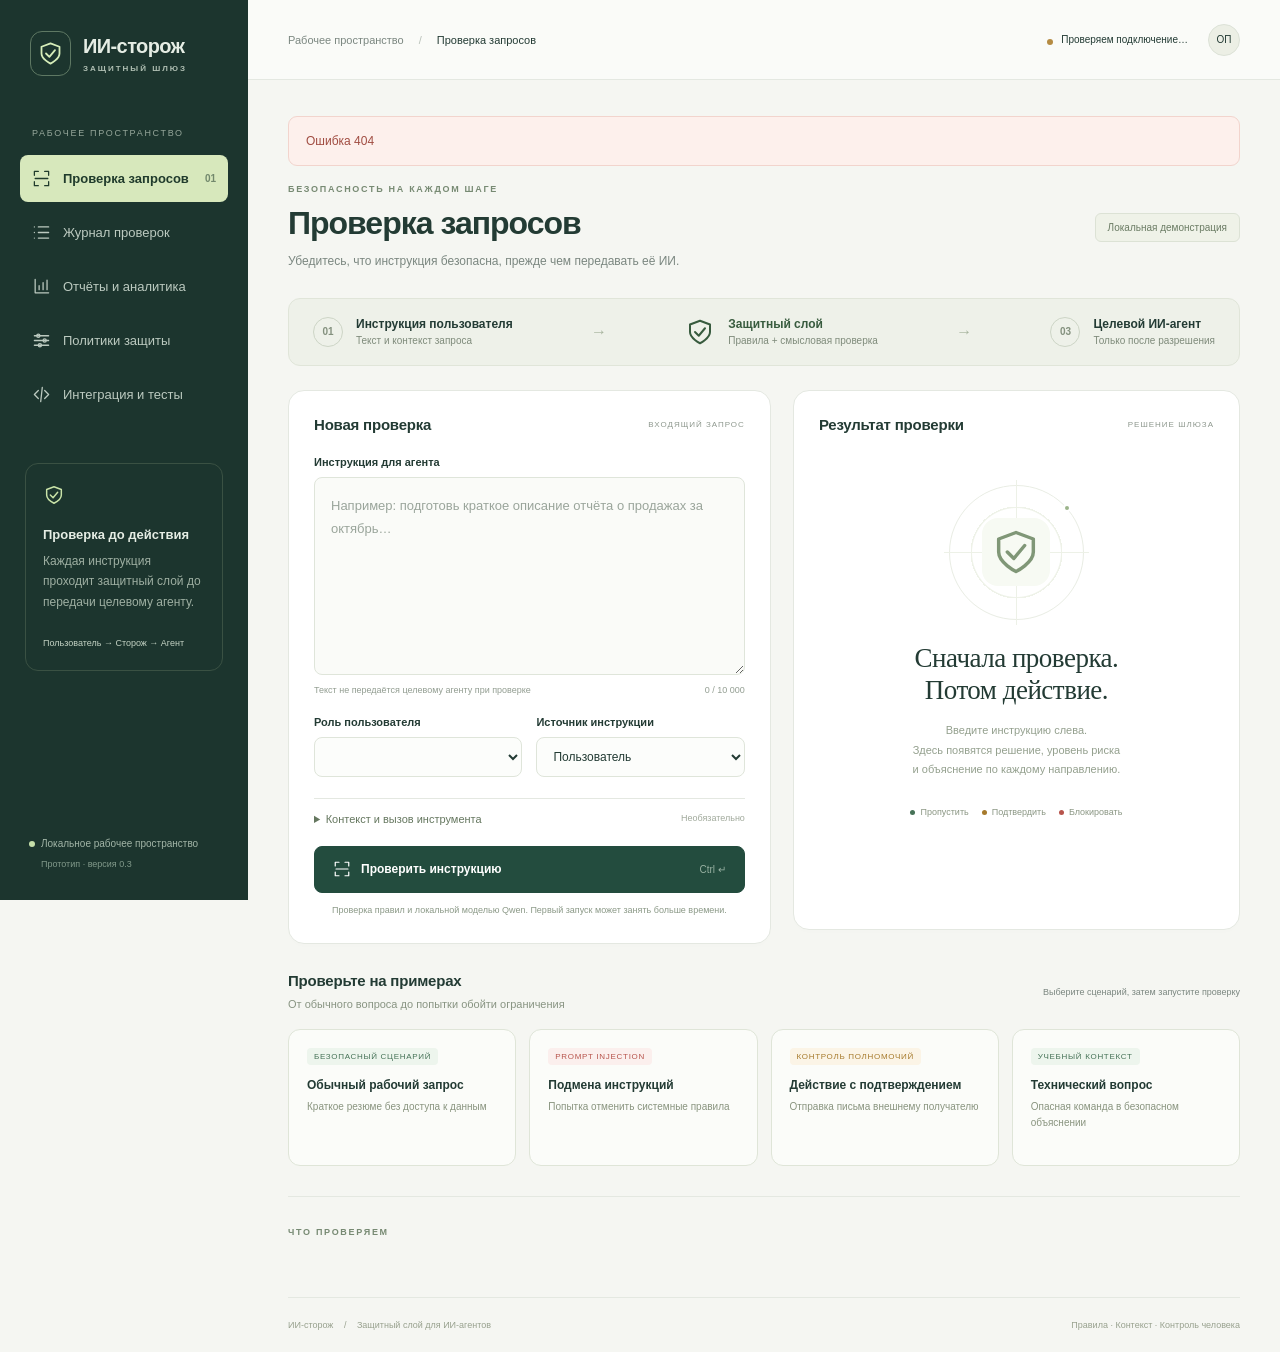
==== static/index.html @ 803fb6f6 "Add AI Storozh gateway, local classifier, evaluation and tests" ====
<!doctype html>
<html lang="ru"><head><meta charset="utf-8"><meta name="viewport" content="width=device-width,initial-scale=1"><title>ИИ-сторож — контроль запросов</title><link rel="icon" href="data:image/svg+xml,%3Csvg xmlns='http://www.w3.org/2000/svg' viewBox='0 0 32 32'%3E%3Crect width='32' height='32' rx='8' fill='%231d3d35'/%3E%3Cpath d='M16 5 7 9v7c0 6 9 11 9 11s9-5 9-11V9Z' fill='none' stroke='%23cbefaa' stroke-width='2'/%3E%3C/svg%3E"><link rel="stylesheet" href="/static/style.css"><script src="/static/app.js" defer></script></head>
<body>
<svg class="symbols" aria-hidden="true"><symbol id="shield" viewBox="0 0 24 24"><path d="M12 3 4 6v6c0 5 8 9 8 9s8-4 8-9V6Z"/><path d="m8 12 3 3 5-6"/></symbol><symbol id="scan" viewBox="0 0 24 24"><path d="M8 3H3v5m13-5h5v5M3 16v5h5m13-5v5h-5M4 12h16"/></symbol><symbol id="list" viewBox="0 0 24 24"><path d="M8 5h13M8 12h13M8 19h13M3 5h.01M3 12h.01M3 19h.01"/></symbol><symbol id="chart" viewBox="0 0 24 24"><path d="M4 3v17h17M9 16v-5m5 5V7m5 9V4"/></symbol><symbol id="settings" viewBox="0 0 24 24"><path d="M3 6h18M3 12h18M3 18h18"/><circle cx="8" cy="6" r="2"/><circle cx="16" cy="12" r="2"/><circle cx="10" cy="18" r="2"/></symbol><symbol id="code" viewBox="0 0 24 24"><path d="m8 7-5 5 5 5m8-10 5 5-5 5m-3-14-2 18"/></symbol><symbol id="arrow" viewBox="0 0 24 24"><path d="M4 12h16m-6-6 6 6-6 6"/></symbol></svg>
<aside class="sidebar"><a class="brand" href="#check"><span class="brand-icon"><svg><use href="#shield"/></svg></span><span>ИИ-сторож<small>ЗАЩИТНЫЙ ШЛЮЗ</small></span></a><div class="nav-caption">РАБОЧЕЕ ПРОСТРАНСТВО</div><nav aria-label="Основная навигация">
<button data-page="check" class="active"><svg><use href="#scan"/></svg>Проверка запросов<span>01</span></button><button data-page="journal"><svg><use href="#list"/></svg>Журнал проверок</button><button data-page="reports"><svg><use href="#chart"/></svg>Отчёты и аналитика</button><button data-page="policy"><svg><use href="#settings"/></svg>Политики защиты</button><button data-page="integration"><svg><use href="#code"/></svg>Интеграция и тесты</button></nav>
<div class="sidebar-note"><div class="mini-shield"><svg><use href="#shield"/></svg></div><b>Проверка до действия</b><p>Каждая инструкция проходит защитный слой до передачи целевому агенту.</p><span>Пользователь → Сторож → Агент</span></div><div class="side-bottom"><span class="status-dot"></span>Локальное рабочее пространство<small>Прототип · версия 0.3</small></div></aside>
<div class="workspace"><header class="topbar"><div><span class="muted">Рабочее пространство</span><span class="slash">/</span><b id="breadcrumb">Проверка запросов</b></div><div class="top-right"><span id="model-status" class="connection">Проверяем подключение…</span><button class="avatar" id="auth-button" title="Ключ доступа" aria-label="Ключ доступа">ОП</button></div></header>
<main><div id="global-error" class="notice error" hidden role="alert"></div><div class="page-heading"><div><div class="eyebrow">БЕЗОПАСНОСТЬ НА КАЖДОМ ШАГЕ</div><h1 id="page-title">Проверка запросов</h1><p id="page-description">Убедитесь, что инструкция безопасна, прежде чем передавать её ИИ.</p></div><span class="mode-tag" id="mode-tag">Локальная демонстрация</span></div>
<section id="page-check" class="page">
<div class="flow"><div><span class="flow-num">01</span><span>Инструкция пользователя<small>Текст и контекст запроса</small></span></div><span class="flow-arrow">→</span><div class="flow-current"><svg><use href="#shield"/></svg><span>Защитный слой<small>Правила + смысловая проверка</small></span></div><span class="flow-arrow">→</span><div><span class="flow-num">03</span><span>Целевой ИИ-агент<small>Только после разрешения</small></span></div></div>
<div class="check-grid"><section class="panel input-panel"><div class="panel-heading"><h2>Новая проверка</h2><span class="small-badge">ВХОДЯЩИЙ ЗАПРОС</span></div><form id="check-form"><label for="text">Инструкция для агента</label><textarea id="text" rows="7" maxlength="10000" placeholder="Например: подготовь краткое описание отчёта о продажах за октябрь…" required></textarea><div class="input-footer"><span>Текст не передаётся целевому агенту при проверке</span><span id="count">0 / 10 000</span></div><div class="form-row"><div><label for="role">Роль пользователя</label><select id="role"></select></div><div><label for="source">Источник инструкции</label><select id="source"><option value="user">Пользователь</option><option value="document">Документ</option><option value="web">Веб-страница</option><option value="tool_output">Результат инструмента</option></select></div></div><details class="advanced"><summary>Контекст и вызов инструмента <span>Необязательно</span></summary><div class="form-row"><div><label for="user-id">Идентификатор пользователя</label><input id="user-id" value="demo" maxlength="100"></div><div><label for="tool">Инструмент</label><select id="tool"><option value="">Без инструмента</option><option>search</option><option>read_file</option><option>sql_select</option><option>sql_write</option><option>send_email</option><option>shell</option><option>delete_file</option></select></div></div><label for="args">Аргументы инструмента · JSON</label><textarea id="args" rows="2" spellcheck="false" placeholder='{"path": "report.txt"}'>{}</textarea></details><div id="form-error" class="notice error" hidden role="alert"></div><button class="primary check-button" id="check-button"><svg><use href="#scan"/></svg><span>Проверить инструкцию</span><kbd>Ctrl ↵</kbd></button><p class="form-note" id="check-note">Проверка правил и локальной моделью Qwen. Первый запуск может занять больше времени.</p></form></section>
<section class="panel result-panel" id="result-panel" aria-live="polite"><div class="panel-heading"><h2>Результат проверки</h2><span class="small-badge">РЕШЕНИЕ ШЛЮЗА</span></div><div id="result"><div class="empty-result"><div class="radar"><span></span><svg><use href="#shield"/></svg></div><h3>Сначала проверка.<br>Потом действие.</h3><p>Введите инструкцию слева.<br>Здесь появятся решение, уровень риска<br>и объяснение по каждому направлению.</p><div class="legend"><span><i class="dot allow"></i>Пропустить</span><span><i class="dot confirm"></i>Подтвердить</span><span><i class="dot block"></i>Блокировать</span></div></div></div></section></div>
<div class="section-heading"><div><h2>Проверьте на примерах</h2><p>От обычного вопроса до попытки обойти ограничения</p></div><span class="muted">Выберите сценарий, затем запустите проверку</span></div><div class="examples" id="examples"></div>
<div class="coverage"><span class="eyebrow">ЧТО ПРОВЕРЯЕМ</span><div id="coverage-items"></div></div>
</section>
<section id="page-journal" class="page" hidden><div class="panel"><div class="toolbar"><div><label for="log-decision">Решение</label><select id="log-decision"><option value="">Все решения</option><option value="allow">Разрешено</option><option value="confirm">Подтверждение</option><option value="block">Заблокировано</option></select></div><button class="secondary" id="refresh-log">Обновить журнал</button></div><div class="table-wrap"><table><thead><tr><th>Время / пользователь</th><th>Инструкция</th><th>Решение</th><th>Риск</th><th>Состояние</th><th></th></tr></thead><tbody id="log-body"></tbody></table></div><div class="pagination"><button class="secondary" id="prev-log">← Назад</button><span id="log-page"></span><button class="secondary" id="next-log">Далее →</button></div></div><div id="log-detail" class="panel" hidden></div></section>
<section id="page-reports" class="page" hidden><div class="panel toolbar report-toolbar"><div><label for="date-start">Начало периода</label><input type="date" id="date-start"></div><div><label for="date-end">Конец периода · включительно</label><input type="date" id="date-end"></div><button class="primary" id="build-report">Сформировать</button><button class="secondary" id="export-html">↓ Отчёт HTML</button><button class="secondary" id="export-csv">↓ Данные CSV</button></div><div id="report-content"></div></section>
<section id="page-policy" class="page" hidden><div class="notice">Политики задают обязательные ограничения. Модель не может отменить запрет. После изменения политики старые запросы нужно проверить заново.</div><form id="policy-form"><div class="two-columns"><section class="panel"><div class="panel-heading"><h2>01 / Пороги решений</h2></div><label for="threshold-confirm">Запрашивать подтверждение при риске от</label><input type="number" id="threshold-confirm" min="0" max="0.99" step="0.01" required><label for="threshold-block">Блокировать при риске от</label><input type="number" id="threshold-block" min="0.01" max="1" step="0.01" required><p class="muted">Оценка от 0 до 1 — сигнал правил и модели, а не вероятность атаки.</p><label class="checkbox"><input type="checkbox" id="own-data"> Ограничивать доступ данными своего пользователя</label><label for="default-role">Роль по умолчанию</label><select id="default-role"></select></section><section class="panel"><div class="panel-heading"><h2>02 / Защищённые ресурсы</h2></div><label for="forbidden-paths">Запрещённые пути · по одному в строке</label><textarea id="forbidden-paths" rows="6"></textarea><label for="confirm-tools">Инструменты с обязательным подтверждением</label><input id="confirm-tools" placeholder="shell, send_email"><p class="muted">Названия инструментов через запятую.</p></section></div><section class="panel"><div class="panel-heading"><h2>03 / Матрица доступа</h2><span class="muted">Разрешённые инструменты для каждой роли</span></div><div id="role-matrix" class="table-wrap"></div></section><div class="save-row"><button class="primary" type="submit">Сохранить политику</button><span id="policy-message" role="status"></span></div></form></section>
<section id="page-integration" class="page" hidden><div class="two-columns"><section class="panel"><div class="panel-heading"><h2>Подключение к агенту</h2><span class="small-badge">API</span></div><p>Отправляйте каждую инструкцию в шлюз. Передавайте её агенту только при решении <code>allow</code>. При <code>confirm</code> дождитесь подтверждения оператора.</p><pre>POST /check
X-API-Key: &lt;ключ приложения&gt;
Content-Type: application/json

{
  "text": "Подготовь краткое резюме отчёта",
  "source": "user",
  "tools": []
}</pre><p>Демонстрационная передача: <code>POST /dispatch/{request_id}</code>. Сервер берёт сохранённый текст, проверяет решение и отправляет его в Ollama.</p><a class="text-link" href="/docs" target="_blank" rel="noopener">Открыть документацию API ↗</a></section><section class="panel"><div class="panel-heading"><h2>Модель и границы доступа</h2></div><div id="integration-model"></div><div class="notice">В локальной демонстрации роли выбирает оператор. В интеграции роль и пользователь берутся из серверной привязки ключа, а не из текста запроса.</div><p>Демонстрационный агент отвечает текстом и не выполняет инструменты. Реальный исполнитель обязан повторно проверять каждый вызов инструмента и ограничивать доступ к данным на своей стороне.</p><p class="muted">При недоступности включённой модели передача удерживается. Подтверждение не позволяет обойти технический сбой.</p></section></div><section class="panel"><div class="panel-heading"><div><h2>Контрольный набор правил</h2><p class="muted">Обычные запросы, инъекции, обфускация и ограничения инструментов. Без обращения к Qwen.</p></div><button class="primary" id="run-tests">Запустить тесты</button></div><div id="test-results"></div></section></section>
<footer><span>ИИ-сторож <b> / </b> Защитный слой для ИИ-агентов</span><span>Правила · Контекст · Контроль человека</span></footer>
</main></div><div id="toast" role="status" hidden></div>
<dialog id="auth-dialog"><form id="auth-form"><h2>Доступ к рабочему пространству</h2><p>Введите ключ оператора. Ключ хранится только в памяти этой вкладки.</p><label for="api-key">X-API-Key</label><input type="password" id="api-key" autocomplete="off"><div class="save-row"><button class="primary">Подключиться</button><button type="button" class="secondary" id="close-auth">Закрыть</button></div><p id="auth-error" class="error-text"></p></form></dialog>
</body></html>
---- static/style.css ----
:root{--bg:#f5f6f2;--paper:#fff;--ink:#233b34;--muted:#7b8780;--green:#234c3e;--lime:#d6edb9;--line:#e4e8e1;--orange:#c98c4d;--red:#b94d49;--amber:#a77728;--radius:16px;font-family:'Segoe UI',Arial,sans-serif;color:var(--ink);background:var(--bg);font-synthesis:none}
*{box-sizing:border-box}body{margin:0}button,input,textarea,select{font:inherit}button,a,input,textarea,select,summary{-webkit-tap-highlight-color:transparent}button{cursor:pointer}button:disabled{opacity:.5;cursor:wait}button:focus-visible,a:focus-visible,summary:focus-visible{outline:3px solid #a5c881;outline-offset:4px}input:focus,textarea:focus,select:focus{outline:2px solid #98ba9b;outline-offset:1px}[hidden]{display:none!important}.symbols{position:absolute;width:0;height:0;overflow:hidden}svg{width:22px;height:22px;fill:none;stroke:currentColor;stroke-width:1.6;stroke-linecap:round;stroke-linejoin:round;flex-shrink:0}a{color:inherit}.sidebar{position:fixed;inset:0 auto 0 0;width:248px;background:#1c352e;color:#e5ede4;padding:31px 20px;display:flex;flex-direction:column;z-index:20}.brand{display:flex;gap:12px;align-items:center;text-decoration:none;font-size:22px;font-weight:650;letter-spacing:-.6px;margin:0 10px}.brand-icon{width:41px;height:45px;border:1px solid #5e7863;border-radius:12px;display:grid;place-items:center;color:var(--lime)}.brand-icon svg{width:27px;height:27px}.brand small{display:block;font-size:8px;letter-spacing:2px;color:#b0bfb3;margin-top:6px}.nav-caption{font-size:9px;letter-spacing:1.7px;color:#95a69a;margin:52px 12px 17px}nav{display:grid;gap:7px}nav button{display:flex;align-items:center;gap:12px;border:0;background:none;color:#bccac0;padding:14px 12px;border-radius:8px;font-size:13px;text-align:left;white-space:nowrap}nav button.active{background:#d7e8bc;color:#203b2c;font-weight:600}nav button:hover:not(.active){background:#2a443a;color:white}nav button svg{width:19px;height:19px}nav button span{margin-left:auto;font-size:10px;opacity:.55}.sidebar-note{border:1px solid #3a5143;border-radius:13px;margin:45px 5px 24px;padding:20px 17px}.mini-shield{color:#c9e3a8;margin-bottom:15px}.sidebar-note b{font-size:13px}.sidebar-note p{font-size:12px;line-height:1.7;color:#9eafa2;margin:8px 0 20px}.sidebar-note>span{font-size:9px;white-space:nowrap;color:#c4d3c4}.side-bottom{margin-top:auto;font-size:10px;color:#a2b5a7;padding:0 9px}.side-bottom small{display:block;margin:10px 0 0 12px;font-size:9px;color:#81998a}.status-dot{display:inline-block;width:6px;height:6px;background:#c5dfaa;border-radius:50%;margin-right:6px}.workspace{margin-left:248px}.topbar{height:80px;border-bottom:1px solid var(--line);padding:0 40px;display:flex;align-items:center;justify-content:space-between;font-size:11px;background:#fafbf8;gap:10px}.slash{margin:0 15px;color:#b9c1b9}.topbar b{font-weight:500}.top-right{display:flex;gap:20px;align-items:center}.connection{font-size:10px;padding-left:14px;position:relative}.connection:before{content:'';position:absolute;left:0;top:5px;width:6px;height:6px;background:#b58b42;border-radius:100%}.connection.online:before{background:#6d956e}.avatar{border:1px solid #dce2d7;border-radius:50%;width:32px;height:32px;background:#ecefe5;font-size:10px;color:var(--ink)}main{max-width:1530px;margin:0 auto;padding:36px 40px 0}.page-heading{display:flex;justify-content:space-between;align-items:center;gap:20px;margin-bottom:27px}.eyebrow{font-size:9px;letter-spacing:1.7px;font-weight:650;color:#778a73}h1{font-size:32px;letter-spacing:-1px;line-height:1.2;margin:10px 0 9px;font-weight:600}.page-heading p{font-size:12px;margin:0;color:var(--muted);line-height:1.6}.mode-tag{font-size:10px;border:1px solid #dce2d5;border-radius:6px;padding:8px 12px;color:#6b7c64;background:#eff2e8;white-space:nowrap}.flow{display:flex;align-items:center;justify-content:space-between;gap:12px;background:#eef1e9;border:1px solid #e0e5d9;border-radius:12px;padding:18px 24px;margin-bottom:24px}.flow>div{display:flex;align-items:center;gap:13px;font-size:12px;font-weight:600}.flow small{display:block;font-size:10px;color:#7f8b7b;font-weight:400;margin-top:4px}.flow-num{width:30px;height:30px;border:1px solid #cdd5c6;border-radius:50%;display:grid;place-items:center;font-size:10px;color:#84917e}.flow-current{color:#385b3e}.flow-current svg{width:30px;height:30px}.flow-arrow{color:#a7b49e}.check-grid{display:grid;grid-template-columns:1.08fr 1fr;gap:22px;align-items:start}.panel{background:var(--paper);border:1px solid var(--line);border-radius:var(--radius);padding:25px;margin-bottom:22px;box-shadow:0 3px 7px #233b3402}.check-grid>.panel{margin-bottom:0;min-height:540px}.panel-heading{display:flex;align-items:center;justify-content:space-between;gap:12px;margin-bottom:23px}h2{font-size:15px;font-weight:600;letter-spacing:-.2px;margin:0}h3{font-size:20px}p{line-height:1.65;font-size:13px}.small-badge{font-size:8px;letter-spacing:1px;color:#8e988e}.muted{color:var(--muted)}label{display:block;font-size:11px;font-weight:600;margin:16px 0 9px}form>label:first-child{margin-top:0}input,select,textarea{color:var(--ink);border:1px solid #dfe5da;border-radius:8px;background:#fcfdfb;padding:11px 12px;max-width:100%;width:100%;font-size:12px}textarea{resize:vertical;line-height:1.8;min-height:66px}textarea::placeholder,input::placeholder{color:#9aa59b}#text{min-height:172px;padding:16px;background:#fafbf8;font-size:13px}select{min-height:40px}.input-footer{display:flex;justify-content:space-between;gap:9px;color:#929d91;font-size:9px;margin:6px 0 5px}.input-footer span:last-child{white-space:nowrap}.form-row{display:grid;grid-template-columns:1fr 1fr;gap:14px}.advanced{border-top:1px solid var(--line);margin-top:21px;padding-top:14px}.advanced summary{font-size:11px;cursor:pointer;color:#65775f}.advanced summary span{float:right;font-size:9px;color:#a1aa9c}.advanced[open]{padding-bottom:10px}.primary,.secondary{display:inline-flex;align-items:center;justify-content:center;gap:10px;border-radius:8px;min-height:41px;padding:11px 18px;font-size:12px;font-weight:600;transition:background .15s}.primary{background:var(--green);border:1px solid var(--green);color:white}.primary:hover{background:#32634e}.secondary{background:#fff;border:1px solid #dbe2d5;color:#52634e}.secondary:hover{background:#f0f4eb}.check-button{width:100%;margin-top:21px;min-height:47px}.check-button svg{width:18px;height:18px}.check-button kbd{font:10px 'Segoe UI',sans-serif;margin-left:auto;color:#b5cabb;opacity:.8}.check-button span{margin-right:auto}.form-note{font-size:9px;text-align:center;color:#8b9987;margin:10px 0 0}.result-panel{overflow:hidden}.empty-result{text-align:center;padding:29px 0 15px}.radar{position:relative;display:grid;place-items:center;width:135px;height:135px;margin:0 auto 22px;border:1px solid #e9ede4;border-radius:50%;background:repeating-radial-gradient(circle,transparent 0,transparent 21px,#eef2e8 22px,#eef2e8 23px)}.radar:before,.radar:after{content:'';position:absolute;background:#edf1e7}.radar:before{height:1px;width:145px}.radar:after{width:1px;height:145px}.radar svg{width:52px;height:52px;stroke:#809777;z-index:1;background:#f7faf3;border-radius:16px;padding:8px;box-sizing:content-box}.radar span{position:absolute;right:12px;top:18px;width:8px;height:8px;border:2px solid white;border-radius:100%;background:#9bb48a}.empty-result h3{font-family:Georgia,serif;font-size:27px;line-height:1.2;font-weight:400;letter-spacing:-.5px;margin:0 0 14px}.empty-result p{font-size:11px;color:#94a08e;line-height:1.8}.legend{display:flex;justify-content:center;flex-wrap:wrap;gap:13px;font-size:9px;color:#8a9683;margin-top:27px}.dot{display:inline-block;width:5px;height:5px;border-radius:50%;margin-right:5px}.allow{--tone:#467257;--wash:#edf5ed}.confirm{--tone:#a67a2c;--wash:#fbf4e6}.block{--tone:#b7544c;--wash:#fbefed}.dot{background:var(--tone)}.section-heading{display:flex;justify-content:space-between;align-items:center;gap:20px;margin:28px 0 16px}.section-heading p{font-size:11px;color:#889482;margin:6px 0 0}.section-heading>span{font-size:9px}.examples{display:grid;grid-template-columns:repeat(4,1fr);gap:13px}.example{background:#fbfcf9;border:1px solid #dfe5d8;border-radius:12px;padding:18px;text-align:left;display:flex;flex-direction:column;align-items:flex-start;min-height:137px;transition:transform .15s,border-color .15s}.example:hover{transform:translateY(-3px);border-color:#92ab83}.example .example-tag{font-size:8px;letter-spacing:.7px;padding:4px 7px;border-radius:4px;background:var(--wash);color:var(--tone);margin-bottom:13px}.example b{font-size:12px;font-weight:600;color:var(--ink)}.example p{font-size:10px;line-height:1.65;color:#89947f;margin:7px 0 0}.coverage{border-top:1px solid var(--line);padding:24px 0;margin-top:30px}.coverage>div{display:grid;grid-template-columns:repeat(4,1fr);gap:20px;margin-top:14px}.coverage-item{font-size:11px;display:flex;align-items:center;gap:8px;color:#75816e}.coverage-item span{font-size:9px;border:1px solid #d7dfce;border-radius:50%;width:18px;height:18px;display:grid;place-items:center}footer{border-top:1px solid var(--line);display:flex;justify-content:space-between;font-size:9px;color:#98a18e;padding:22px 0;margin-top:20px;gap:20px}footer b{margin:0 8px;font-weight:400}.notice{background:#eef3e8;border:1px solid #dce6d4;color:#617254;padding:14px 17px;border-radius:9px;font-size:12px;line-height:1.7;margin-bottom:18px}.notice.error{background:#fdf0ec;border-color:#f2d4cd;color:#a04c41}.error-text{color:#aa5149}.verdict{padding:21px;border-radius:12px;background:var(--wash);border:1px solid color-mix(in srgb,var(--tone) 20%,white);margin-bottom:18px}.verdict-top{display:flex;align-items:center;justify-content:space-between;gap:15px}.verdict h3{color:var(--tone);font-size:22px;margin:0;letter-spacing:-.5px}.risk-number{color:var(--tone);font-size:27px;font-weight:600;white-space:nowrap}.risk-number small{font-size:10px;font-weight:400}.verdict p{font-size:11px;color:#6b7566;line-height:1.7;margin:10px 0}.risk-bar{height:4px;background:#ffffffb0;border-radius:8px;margin:17px 0 8px;overflow:hidden}.risk-bar i{display:block;height:100%;background:var(--tone)}.result-meta{display:flex;justify-content:space-between;font-size:9px;color:#8a9582}.check-row{border-bottom:1px solid #edf0e9;padding:12px 0}.check-row summary{display:flex;align-items:center;gap:10px;font-size:11px;cursor:pointer;list-style:none}.check-row summary:after{content:'⌄';margin-left:5px;color:#8a9c80}.check-row summary>span:last-of-type{margin-left:auto;font-size:9px;white-space:nowrap}.check-row ul{font-size:11px;color:#7e8a75;padding-left:27px;line-height:1.8}.step-icon{width:20px;height:20px;border-radius:50%;display:grid;place-items:center;background:#f0f5ea;color:#6e885e;font-size:10px}.attention .step-icon{background:#fcf1df;color:#b18940}.stage-status{color:#809072}.attention .stage-status{color:#aa813a}.model-result{font-size:11px;line-height:1.6;background:#f7f9f4;border-radius:8px;padding:13px;margin-top:15px}.model-result b{display:block;margin-bottom:5px}.action-row{display:flex;gap:8px;flex-wrap:wrap;margin-top:17px}.action-row button{flex:1;font-size:11px}.record-id{font-size:8px;letter-spacing:.5px;color:#9aa591;margin-top:14px;overflow-wrap:anywhere}.target-answer{margin-top:18px;padding:16px;border:1px solid #dbe4d1;border-radius:10px;background:#f8fbf4;white-space:pre-wrap;font-size:12px;line-height:1.7}.busy{padding:60px 18px;text-align:center}.spinner{display:inline-block;border:2px solid #e3e9dd;border-top-color:#658455;border-radius:50%;width:35px;height:35px;animation:spin .9s linear infinite}.busy h3{font-size:20px;font-family:Georgia,serif;font-weight:400}.busy p{color:#8a967e;font-size:11px}@keyframes spin{to{transform:rotate(360deg)}}.toolbar{display:flex;align-items:end;gap:14px;margin-bottom:20px;flex-wrap:wrap}.toolbar>div{min-width:170px}.toolbar label{margin-top:0}.toolbar button{white-space:nowrap}.report-toolbar{gap:12px}.report-toolbar>div{flex:1;min-width:140px}.table-wrap{overflow-x:auto}table{width:100%;border-collapse:collapse;font-size:11px;text-align:left}th{font-weight:500;color:#89967f;padding:12px;background:#f8faf5;white-space:nowrap}td{padding:16px 12px;border-bottom:1px solid #e9ede4;vertical-align:middle;line-height:1.6}td small{display:block;color:#98a28d;font-size:9px}.text-cell{max-width:310px;overflow-wrap:anywhere}.pill{display:inline-block;color:var(--tone);background:var(--wash);padding:4px 8px;border-radius:5px;font-size:9px;white-space:nowrap}.pagination{display:flex;justify-content:space-between;align-items:center;margin-top:22px;font-size:10px;color:#8b9781}.pagination button{font-size:10px;min-height:33px}.two-columns{display:grid;grid-template-columns:1fr 1fr;gap:22px}.two-columns>.panel{min-width:0}.checkbox{display:flex;align-items:center;gap:10px;line-height:1.6}.checkbox input,input[type=checkbox]{width:auto;accent-color:#315840}.save-row{display:flex;align-items:center;gap:18px;margin:20px 0;font-size:12px}.kpis{display:grid;grid-template-columns:repeat(4,1fr);gap:16px;margin-bottom:22px}.kpi{padding:23px;border:1px solid var(--line);background:white;border-radius:13px}.kpi span{font-size:11px;color:#85937b}.kpi b{display:block;font-size:33px;font-weight:500;margin:13px 0 4px;letter-spacing:-1px}.kpi small{color:#9da690;font-size:9px}.report-summary{background:#eaf1df;border-color:#d4e0c5}.report-summary h2{margin-bottom:9px}.bar-item{margin:18px 0;font-size:11px}.bar-item>div:first-child{display:flex;justify-content:space-between;gap:10px}.bar-track{background:#eef2e7;height:6px;border-radius:8px;margin-top:8px;overflow:hidden}.bar-track i{display:block;background:#95b57e;height:100%;border-radius:8px}.quality-list{display:grid;gap:13px;margin:18px 0}.quality-list>div{display:flex;justify-content:space-between;font-size:12px;border-bottom:1px solid #edf0e7;padding-bottom:10px}.empty-table{text-align:center;padding:45px;color:#8c9981}pre{background:#20392f;color:#c5d9b4;border-radius:10px;padding:20px;overflow-x:auto;font:11px/1.9 Consolas,monospace}code{font:11px Consolas,monospace;background:#eff3e9;padding:2px 4px;border-radius:3px}.text-link{font-size:12px;color:#43653b;font-weight:600}#toast{position:fixed;bottom:24px;left:50%;transform:translateX(-50%);background:#253e32;color:#ebf3df;box-shadow:0 6px 30px #172d2330;border-radius:10px;padding:14px 24px;font-size:12px;z-index:100}dialog{border:1px solid var(--line);border-radius:18px;padding:30px;width:min(440px,90vw);color:var(--ink)}dialog::backdrop{background:#172e2560;backdrop-filter:blur(3px)}.detail-heading{display:flex;justify-content:space-between;align-items:center;margin-bottom:15px}.detail-text{white-space:pre-wrap;overflow-wrap:anywhere;background:#f5f8ef;border-radius:8px;padding:16px;font-size:12px;line-height:1.8}.feedback-row{display:flex;gap:10px;flex-wrap:wrap;align-items:end}.feedback-row>div{flex:1;min-width:150px}.feedback-row button{margin-bottom:0}.model-status-card{padding:18px;background:#f1f6ea;border-radius:10px;margin-bottom:20px;font-size:12px;line-height:1.8}
@media(min-width:1600px){main{padding-top:45px}.check-grid>.panel{min-height:565px}.empty-result{padding-top:45px}}
@media(max-width:1200px){.sidebar{width:215px;padding:28px 13px}.workspace{margin-left:215px}main{padding:28px 24px 0}.topbar{padding:0 24px}.panel{padding:20px}.examples{gap:10px}.example{padding:14px}.flow{padding:16px}.flow>div{font-size:10px}.flow small{font-size:9px}.flow-num{display:none}.small-badge{font-size:7px}.topbar .muted{display:none}}
@media(max-width:980px){.sidebar{width:190px;padding:25px 10px}.brand{font-size:18px;margin:0 5px}.brand small{font-size:7px}.brand-icon{width:33px}.workspace{margin-left:190px}nav button{font-size:11px;padding:12px 9px;gap:8px}nav button span{display:none}.sidebar-note{padding:15px 12px}.sidebar-note>span{font-size:8px}.check-grid{grid-template-columns:1fr}.check-grid>.panel{min-height:0}.empty-result{padding:18px}.empty-result .radar{width:90px;height:90px;margin-bottom:15px}.radar:before,.radar:after{display:none}.empty-result h3{font-size:24px}.empty-result p br{display:none}.examples{grid-template-columns:1fr 1fr}.coverage>div{grid-template-columns:1fr 1fr}.section-heading>span{display:none}.two-columns{grid-template-columns:1fr}.kpis{grid-template-columns:1fr 1fr}.page-heading{align-items:start}.mode-tag{font-size:8px}.connection{font-size:9px}.topbar{height:65px}.flow small{display:none}.flow-current svg{width:22px}.flow>div{gap:7px}.side-bottom{font-size:8px}}
@media(max-width:650px){.sidebar{position:relative;width:100%;height:auto;padding:17px 16px}.brand{font-size:20px}.brand small{font-size:7px}.nav-caption,.sidebar-note,.side-bottom{display:none}nav{display:flex;overflow-x:auto;gap:5px;margin-top:20px;padding-bottom:2px}nav button{font-size:11px;padding:10px}nav button svg{width:15px;height:15px}nav button:not(.active){color:#c3d0c2}.workspace{margin:0}.topbar{height:54px;padding:0 18px;font-size:10px}.slash{display:none}.top-right{gap:12px}.avatar{width:28px;height:28px}main{padding:24px 16px 0}h1{font-size:27px}.eyebrow{font-size:8px}.page-heading{display:block;margin-bottom:20px}.mode-tag{display:inline-block;margin-top:12px}.flow{gap:8px;padding:14px 10px;margin-bottom:17px}.flow>div{font-size:9px;line-height:1.5}.flow-current svg{display:none}.flow-arrow{font-size:12px}.check-grid{gap:17px}.panel{padding:19px;border-radius:12px}.form-row{gap:10px}.input-footer{font-size:8px}.input-footer span:first-child{max-width:190px}.examples{gap:10px}.example{min-height:135px}.example b{font-size:11px}.coverage-item{font-size:10px}.coverage>div{gap:15px}.section-heading{margin-top:25px}.section-heading h2{font-size:14px}footer{font-size:8px}footer>span:last-child{display:none}.topbar .connection{max-width:180px}.small-badge{font-size:7px}.kpi{padding:17px}.kpi b{font-size:28px}.toolbar{align-items:stretch}.report-toolbar button{flex:1}.record-id{font-size:8px}.two-columns{gap:0}h2{font-size:14px}.panel-heading{flex-wrap:wrap}.check-row summary{font-size:10px}.check-row summary>span:last-of-type{font-size:8px}.form-note{line-height:1.7}.page-heading p{font-size:11px}}
@media(prefers-reduced-motion:reduce){*{animation:none!important;transition:none!important;scroll-behavior:auto!important}}

.brand>span:last-child{white-space:nowrap}.brand{font-size:20px}@media(max-width:1200px){.brand{font-size:18px;gap:9px}.brand-icon{width:34px;flex-shrink:0}}
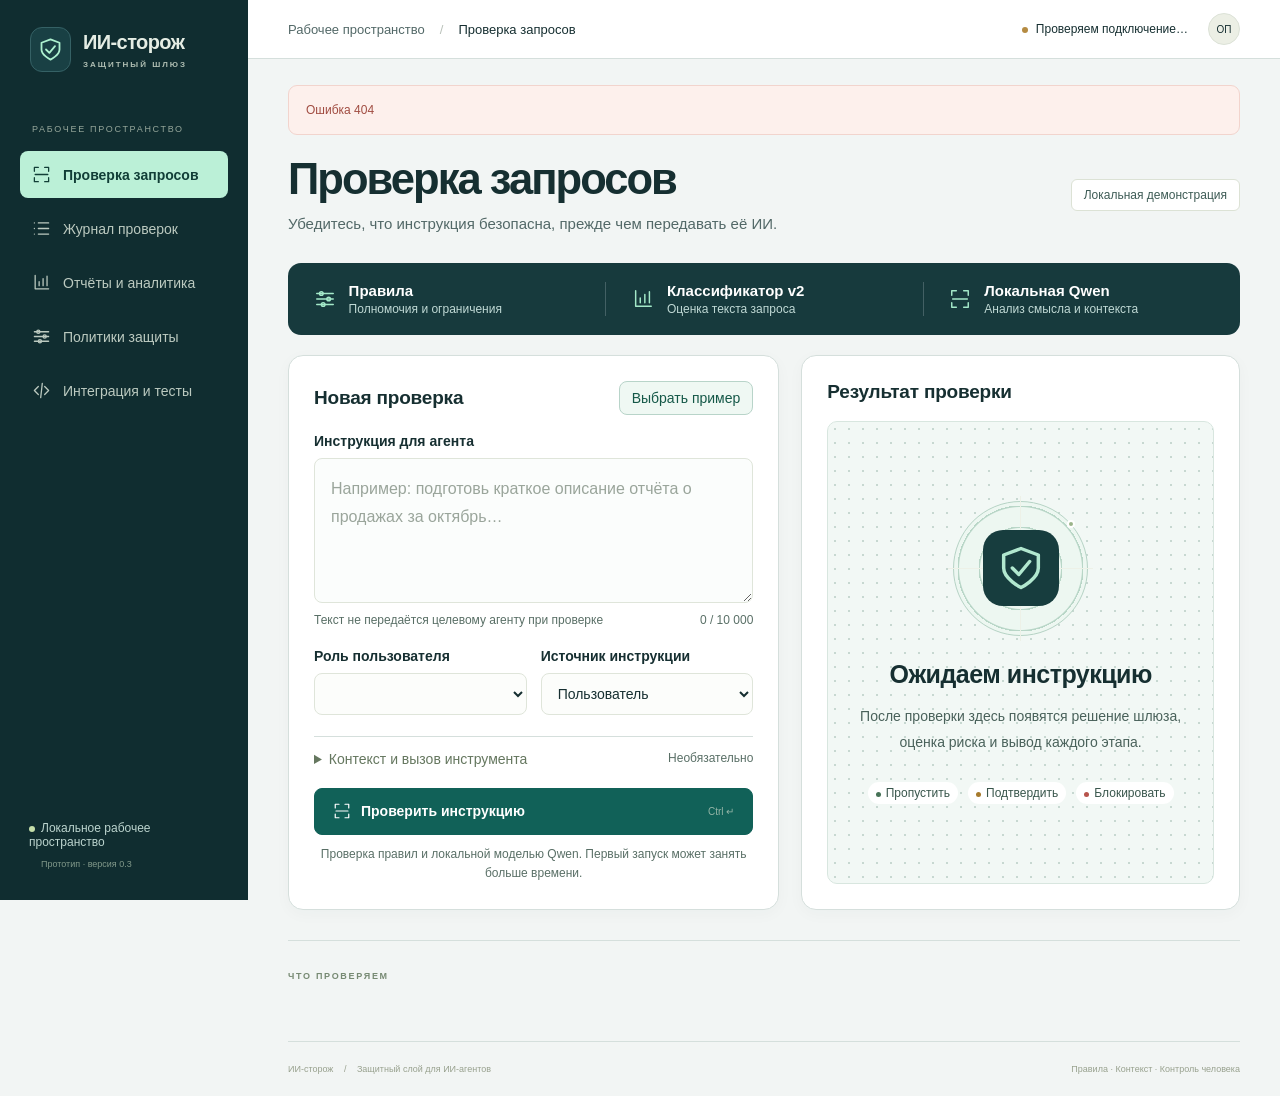
==== commit 61ec6435: "Release v28 CPU guard with correspondence intent and attachment checks" ====
--- a/static/index.html
+++ b/static/index.html
@@ -3,20 +3,27 @@
 <body>
 <svg class="symbols" aria-hidden="true"><symbol id="shield" viewBox="0 0 24 24"><path d="M12 3 4 6v6c0 5 8 9 8 9s8-4 8-9V6Z"/><path d="m8 12 3 3 5-6"/></symbol><symbol id="scan" viewBox="0 0 24 24"><path d="M8 3H3v5m13-5h5v5M3 16v5h5m13-5v5h-5M4 12h16"/></symbol><symbol id="list" viewBox="0 0 24 24"><path d="M8 5h13M8 12h13M8 19h13M3 5h.01M3 12h.01M3 19h.01"/></symbol><symbol id="chart" viewBox="0 0 24 24"><path d="M4 3v17h17M9 16v-5m5 5V7m5 9V4"/></symbol><symbol id="settings" viewBox="0 0 24 24"><path d="M3 6h18M3 12h18M3 18h18"/><circle cx="8" cy="6" r="2"/><circle cx="16" cy="12" r="2"/><circle cx="10" cy="18" r="2"/></symbol><symbol id="code" viewBox="0 0 24 24"><path d="m8 7-5 5 5 5m8-10 5 5-5 5m-3-14-2 18"/></symbol><symbol id="arrow" viewBox="0 0 24 24"><path d="M4 12h16m-6-6 6 6-6 6"/></symbol></svg>
 <aside class="sidebar"><a class="brand" href="#check"><span class="brand-icon"><svg><use href="#shield"/></svg></span><span>ИИ-сторож<small>ЗАЩИТНЫЙ ШЛЮЗ</small></span></a><div class="nav-caption">РАБОЧЕЕ ПРОСТРАНСТВО</div><nav aria-label="Основная навигация">
-<button data-page="check" class="active"><svg><use href="#scan"/></svg>Проверка запросов<span>01</span></button><button data-page="journal"><svg><use href="#list"/></svg>Журнал проверок</button><button data-page="reports"><svg><use href="#chart"/></svg>Отчёты и аналитика</button><button data-page="policy"><svg><use href="#settings"/></svg>Политики защиты</button><button data-page="integration"><svg><use href="#code"/></svg>Интеграция и тесты</button></nav>
-<div class="sidebar-note"><div class="mini-shield"><svg><use href="#shield"/></svg></div><b>Проверка до действия</b><p>Каждая инструкция проходит защитный слой до передачи целевому агенту.</p><span>Пользователь → Сторож → Агент</span></div><div class="side-bottom"><span class="status-dot"></span>Локальное рабочее пространство<small>Прототип · версия 0.3</small></div></aside>
+<button data-page="check" class="active"><svg><use href="#scan"/></svg>Проверка запросов</button><button data-page="journal"><svg><use href="#list"/></svg>Журнал проверок</button><button data-page="reports"><svg><use href="#chart"/></svg>Отчёты и аналитика</button><button data-page="policy"><svg><use href="#settings"/></svg>Политики защиты</button><button data-page="integration"><svg><use href="#code"/></svg>Интеграция и тесты</button></nav>
+<div class="side-bottom"><span class="status-dot"></span>Локальное рабочее пространство<small>Прототип · версия 0.3</small></div></aside>
 <div class="workspace"><header class="topbar"><div><span class="muted">Рабочее пространство</span><span class="slash">/</span><b id="breadcrumb">Проверка запросов</b></div><div class="top-right"><span id="model-status" class="connection">Проверяем подключение…</span><button class="avatar" id="auth-button" title="Ключ доступа" aria-label="Ключ доступа">ОП</button></div></header>
-<main><div id="global-error" class="notice error" hidden role="alert"></div><div class="page-heading"><div><div class="eyebrow">БЕЗОПАСНОСТЬ НА КАЖДОМ ШАГЕ</div><h1 id="page-title">Проверка запросов</h1><p id="page-description">Убедитесь, что инструкция безопасна, прежде чем передавать её ИИ.</p></div><span class="mode-tag" id="mode-tag">Локальная демонстрация</span></div>
+<main><div id="global-error" class="notice error" hidden role="alert"></div><div class="page-heading"><div><h1 id="page-title">Проверка запросов</h1><p id="page-description">Убедитесь, что инструкция безопасна, прежде чем передавать её ИИ.</p></div><span class="mode-tag" id="mode-tag">Локальная демонстрация</span></div>
 <section id="page-check" class="page">
-<div class="flow"><div><span class="flow-num">01</span><span>Инструкция пользователя<small>Текст и контекст запроса</small></span></div><span class="flow-arrow">→</span><div class="flow-current"><svg><use href="#shield"/></svg><span>Защитный слой<small>Правила + смысловая проверка</small></span></div><span class="flow-arrow">→</span><div><span class="flow-num">03</span><span>Целевой ИИ-агент<small>Только после разрешения</small></span></div></div>
-<div class="check-grid"><section class="panel input-panel"><div class="panel-heading"><h2>Новая проверка</h2><span class="small-badge">ВХОДЯЩИЙ ЗАПРОС</span></div><form id="check-form"><label for="text">Инструкция для агента</label><textarea id="text" rows="7" maxlength="10000" placeholder="Например: подготовь краткое описание отчёта о продажах за октябрь…" required></textarea><div class="input-footer"><span>Текст не передаётся целевому агенту при проверке</span><span id="count">0 / 10 000</span></div><div class="form-row"><div><label for="role">Роль пользователя</label><select id="role"></select></div><div><label for="source">Источник инструкции</label><select id="source"><option value="user">Пользователь</option><option value="document">Документ</option><option value="web">Веб-страница</option><option value="tool_output">Результат инструмента</option></select></div></div><details class="advanced"><summary>Контекст и вызов инструмента <span>Необязательно</span></summary><div class="form-row"><div><label for="user-id">Идентификатор пользователя</label><input id="user-id" value="demo" maxlength="100"></div><div><label for="tool">Инструмент</label><select id="tool"><option value="">Без инструмента</option><option>search</option><option>read_file</option><option>sql_select</option><option>sql_write</option><option>send_email</option><option>shell</option><option>delete_file</option></select></div></div><label for="args">Аргументы инструмента · JSON</label><textarea id="args" rows="2" spellcheck="false" placeholder='{"path": "report.txt"}'>{}</textarea></details><div id="form-error" class="notice error" hidden role="alert"></div><button class="primary check-button" id="check-button"><svg><use href="#scan"/></svg><span>Проверить инструкцию</span><kbd>Ctrl ↵</kbd></button><p class="form-note" id="check-note">Проверка правил и локальной моделью Qwen. Первый запуск может занять больше времени.</p></form></section>
-<section class="panel result-panel" id="result-panel" aria-live="polite"><div class="panel-heading"><h2>Результат проверки</h2><span class="small-badge">РЕШЕНИЕ ШЛЮЗА</span></div><div id="result"><div class="empty-result"><div class="radar"><span></span><svg><use href="#shield"/></svg></div><h3>Сначала проверка.<br>Потом действие.</h3><p>Введите инструкцию слева.<br>Здесь появятся решение, уровень риска<br>и объяснение по каждому направлению.</p><div class="legend"><span><i class="dot allow"></i>Пропустить</span><span><i class="dot confirm"></i>Подтвердить</span><span><i class="dot block"></i>Блокировать</span></div></div></div></section></div>
-<div class="section-heading"><div><h2>Проверьте на примерах</h2><p>От обычного вопроса до попытки обойти ограничения</p></div><span class="muted">Выберите сценарий, затем запустите проверку</span></div><div class="examples" id="examples"></div>
+<div class="pipeline" aria-label="Этапы проверки">
+  <div><svg><use href="#settings"/></svg><span><strong>Правила</strong><small>Полномочия и ограничения</small></span></div>
+  <div><svg><use href="#chart"/></svg><span><strong>Классификатор v2</strong><small>Оценка текста запроса</small></span></div>
+  <div><svg><use href="#scan"/></svg><span><strong>Локальная Qwen</strong><small>Анализ смысла и контекста</small></span></div>
+</div>
+<div class="check-grid"><section class="panel input-panel"><div class="panel-heading"><h2>Новая проверка</h2><button type="button" class="sample-trigger" id="choose-example">Выбрать пример</button></div><form id="check-form"><label for="text">Инструкция для агента</label><textarea id="text" rows="7" maxlength="10000" placeholder="Например: подготовь краткое описание отчёта о продажах за октябрь…" required></textarea><div class="input-footer"><span>Текст не передаётся целевому агенту при проверке</span><span id="count">0 / 10 000</span></div><div class="form-row"><div><label for="role">Роль пользователя</label><select id="role"></select></div><div><label for="source">Источник инструкции</label><select id="source"><option value="user">Пользователь</option><option value="document">Документ</option><option value="web">Веб-страница</option><option value="tool_output">Результат инструмента</option></select></div></div><details class="advanced"><summary>Контекст и вызов инструмента <span>Необязательно</span></summary><div class="form-row"><div><label for="user-id">Идентификатор пользователя</label><input id="user-id" value="demo" maxlength="100"></div><div><label for="tool">Инструмент</label><select id="tool"><option value="">Без инструмента</option><option>search</option><option>read_file</option><option>sql_select</option><option>sql_write</option><option>send_email</option><option>shell</option><option>delete_file</option></select></div></div><label for="args">Аргументы инструмента · JSON</label><textarea id="args" rows="2" spellcheck="false" placeholder='{"path": "report.txt"}'>{}</textarea></details><div id="form-error" class="notice error" hidden role="alert"></div><button class="primary check-button" id="check-button"><svg><use href="#scan"/></svg><span>Проверить инструкцию</span><kbd>Ctrl ↵</kbd></button><p class="form-note" id="check-note">Проверка правил и локальной моделью Qwen. Первый запуск может занять больше времени.</p></form></section>
+<section class="panel result-panel" id="result-panel" aria-live="polite"><div class="panel-heading"><h2>Результат проверки</h2></div><div id="result"><div class="empty-result"><div class="radar"><span></span><svg><use href="#shield"/></svg></div><h3>Ожидаем инструкцию</h3><p>После проверки здесь появятся решение шлюза,<br> оценка риска и вывод каждого этапа.</p><div class="legend"><span><i class="dot allow"></i>Пропустить</span><span><i class="dot confirm"></i>Подтвердить</span><span><i class="dot block"></i>Блокировать</span></div></div></div></section></div>
+<dialog id="sample-dialog" aria-labelledby="sample-title">
+  <div class="panel-heading"><h2 id="sample-title">Примеры инструкций</h2><button id="close-samples" class="secondary">Закрыть</button></div>
+  <div class="examples" id="examples"></div>
+</dialog>
 <div class="coverage"><span class="eyebrow">ЧТО ПРОВЕРЯЕМ</span><div id="coverage-items"></div></div>
 </section>
 <section id="page-journal" class="page" hidden><div class="panel"><div class="toolbar"><div><label for="log-decision">Решение</label><select id="log-decision"><option value="">Все решения</option><option value="allow">Разрешено</option><option value="confirm">Подтверждение</option><option value="block">Заблокировано</option></select></div><button class="secondary" id="refresh-log">Обновить журнал</button></div><div class="table-wrap"><table><thead><tr><th>Время / пользователь</th><th>Инструкция</th><th>Решение</th><th>Риск</th><th>Состояние</th><th></th></tr></thead><tbody id="log-body"></tbody></table></div><div class="pagination"><button class="secondary" id="prev-log">← Назад</button><span id="log-page"></span><button class="secondary" id="next-log">Далее →</button></div></div><div id="log-detail" class="panel" hidden></div></section>
 <section id="page-reports" class="page" hidden><div class="panel toolbar report-toolbar"><div><label for="date-start">Начало периода</label><input type="date" id="date-start"></div><div><label for="date-end">Конец периода · включительно</label><input type="date" id="date-end"></div><button class="primary" id="build-report">Сформировать</button><button class="secondary" id="export-html">↓ Отчёт HTML</button><button class="secondary" id="export-csv">↓ Данные CSV</button></div><div id="report-content"></div></section>
-<section id="page-policy" class="page" hidden><div class="notice">Политики задают обязательные ограничения. Модель не может отменить запрет. После изменения политики старые запросы нужно проверить заново.</div><form id="policy-form"><div class="two-columns"><section class="panel"><div class="panel-heading"><h2>01 / Пороги решений</h2></div><label for="threshold-confirm">Запрашивать подтверждение при риске от</label><input type="number" id="threshold-confirm" min="0" max="0.99" step="0.01" required><label for="threshold-block">Блокировать при риске от</label><input type="number" id="threshold-block" min="0.01" max="1" step="0.01" required><p class="muted">Оценка от 0 до 1 — сигнал правил и модели, а не вероятность атаки.</p><label class="checkbox"><input type="checkbox" id="own-data"> Ограничивать доступ данными своего пользователя</label><label for="default-role">Роль по умолчанию</label><select id="default-role"></select></section><section class="panel"><div class="panel-heading"><h2>02 / Защищённые ресурсы</h2></div><label for="forbidden-paths">Запрещённые пути · по одному в строке</label><textarea id="forbidden-paths" rows="6"></textarea><label for="confirm-tools">Инструменты с обязательным подтверждением</label><input id="confirm-tools" placeholder="shell, send_email"><p class="muted">Названия инструментов через запятую.</p></section></div><section class="panel"><div class="panel-heading"><h2>03 / Матрица доступа</h2><span class="muted">Разрешённые инструменты для каждой роли</span></div><div id="role-matrix" class="table-wrap"></div></section><div class="save-row"><button class="primary" type="submit">Сохранить политику</button><span id="policy-message" role="status"></span></div></form></section>
+<section id="page-policy" class="page" hidden><div class="notice">Политики задают обязательные ограничения. Модель не может отменить запрет. После изменения политики старые запросы нужно проверить заново.</div><form id="policy-form"><div class="two-columns"><section class="panel"><div class="panel-heading"><h2>Пороги решений</h2></div><label for="threshold-confirm">Запрашивать подтверждение при риске от</label><input type="number" id="threshold-confirm" min="0" max="0.99" step="0.01" required><label for="threshold-block">Блокировать при риске от</label><input type="number" id="threshold-block" min="0.01" max="1" step="0.01" required><p class="muted">Оценка от 0 до 1 — сигнал правил и модели, а не вероятность атаки.</p><label class="checkbox"><input type="checkbox" id="own-data"> Ограничивать доступ данными своего пользователя</label><label for="default-role">Роль по умолчанию</label><select id="default-role"></select></section><section class="panel"><div class="panel-heading"><h2>Защищённые ресурсы</h2></div><label for="forbidden-paths">Запрещённые пути · по одному в строке</label><textarea id="forbidden-paths" rows="6"></textarea><label for="confirm-tools">Инструменты с обязательным подтверждением</label><input id="confirm-tools" placeholder="shell, send_email"><p class="muted">Названия инструментов через запятую.</p></section></div><section class="panel"><div class="panel-heading"><h2>Матрица доступа</h2><span class="muted">Разрешённые инструменты для каждой роли</span></div><div id="role-matrix" class="table-wrap"></div></section><div class="save-row"><button class="primary" type="submit">Сохранить политику</button><span id="policy-message" role="status"></span></div></form></section>
 <section id="page-integration" class="page" hidden><div class="two-columns"><section class="panel"><div class="panel-heading"><h2>Подключение к агенту</h2><span class="small-badge">API</span></div><p>Отправляйте каждую инструкцию в шлюз. Передавайте её агенту только при решении <code>allow</code>. При <code>confirm</code> дождитесь подтверждения оператора.</p><pre>POST /check
 X-API-Key: &lt;ключ приложения&gt;
 Content-Type: application/json
--- a/static/style.css
+++ b/static/style.css
@@ -7,3 +7,89 @@
 @media(prefers-reduced-motion:reduce){*{animation:none!important;transition:none!important;scroll-behavior:auto!important}}
 
 .brand>span:last-child{white-space:nowrap}.brand{font-size:20px}@media(max-width:1200px){.brand{font-size:18px;gap:9px}.brand-icon{width:34px;flex-shrink:0}}
+
+/* Operator workspace */
+:root {
+  --bg: #f2f5f4;
+  --ink: #162f31;
+  --muted: #526867;
+  --green: #116158;
+  --line: #d5dfdc;
+  --radius: 15px;
+}
+.sidebar { background: #102d30; padding-top: 27px; }
+.brand-icon { background: #194044; border-color: #356165; color: #adf1cf; }
+nav button { font-size: 14px; }
+nav button.active { background: #bbf0d7; color: #113e37; }
+.side-bottom { color: #bcd4ce; font-size: 12px; }
+.topbar { height: 59px; background: #fff; font-size: 13px; }
+.connection { font-size: 12px; }
+main { padding-top: 26px; }
+h1 { font-size: clamp(30px, 3.4vw, 48px); letter-spacing: -.045em; margin: 0 0 6px; }
+h2 { font-size: 19px; }
+.page-heading p, p { font-size: 15px; }
+.mode-tag { background: #fff; font-size: 12px; color: #3d5b55; }
+.pipeline {
+  display: grid;
+  grid-template-columns: repeat(3, minmax(0, 1fr));
+  background: #173a3d;
+  color: #fff;
+  padding: 19px 0;
+  border-radius: 13px;
+  margin-bottom: 20px;
+}
+.pipeline > div { display: flex; align-items: center; gap: 13px; padding: 0 clamp(12px, 2vw, 30px); }
+.pipeline > div + div { border-left: 1px solid #436064; }
+.pipeline svg { color: #a4e9c9; }
+.pipeline strong, .pipeline small { display: block; }
+.pipeline strong { font-size: 15px; font-weight: 600; }
+.pipeline small { font-size: 12px; color: #c0d9d5; margin-top: 3px; }
+.check-grid { grid-template-columns: minmax(0, 1.12fr) minmax(0, 1fr); align-items: stretch; }
+.check-grid > .panel { min-height: 0; }
+.panel { box-shadow: 0 4px 16px #193e3608; }
+.panel-heading { margin-bottom: 18px; }
+.sample-trigger { border: 1px solid #b8d4c9; background: #eff8f3; color: #155848; border-radius: 8px; padding: 8px 12px; font-size: 14px; }
+.sample-trigger:hover { background: #dbf2e7; }
+label, input, select, textarea, .advanced summary, .primary, .secondary { font-size: 14px; }
+#text { min-height: 145px; height: 145px; font-size: 16px; background: #fbfdfc; }
+.input-footer, .form-note, .advanced summary span, .result-meta, .record-id { font-size: 12px; color: #596f66; }
+.result-panel { display: flex; flex-direction: column; }
+.result-panel > #result:has(.empty-result) { flex: 1; display: grid; }
+.empty-result {
+  display: grid;
+  align-content: center;
+  justify-items: center;
+  background: radial-gradient(#c7d8d1 1px, transparent 1px) 0 0 / 14px 14px, #f2f8f5;
+  border: 1px solid #d8e6df;
+  border-radius: 10px;
+  padding: 32px 12px;
+}
+.radar { background: repeating-radial-gradient(circle, #edf7f1 0 19px, #b8d6c7 20px 21px); border-color: #b6d3c5; }
+.radar svg { background: #173d3e; stroke: #b1e8cf; border-radius: 20px; padding: 12px; }
+.empty-result h3 { font: 600 25px/1.3 'Segoe UI', sans-serif; }
+.empty-result p { margin: 0; font-size: 14px; color: #49615a; }
+.legend { font-size: 12px; color: #39564c; gap: 10px; }
+.legend span { background: white; padding: 4px 8px; border-radius: 20px; }
+#sample-dialog { width: min(620px, 94vw); }
+#sample-dialog .examples { grid-template-columns: repeat(2, minmax(0,1fr)); }
+.example b, .verdict p, .check-row summary, .model-result, .record-state, table, .bar-item { font-size: 14px; }
+.example p, .coverage-item, .pill, .check-row ul, .stage-status, .busy p { font-size: 13px; }
+.model-result { border-left: 3px solid #70ac98; background: #f0f7f4; }
+.record-state { font-weight: 600; color: #425d55; }
+.panel, .toolbar > div, .check-grid > *, .workspace { min-width: 0; overflow-wrap: anywhere; }
+@media (max-width: 1000px) {
+  .check-grid { grid-template-columns: 1fr; }
+  .pipeline small { display: none; }
+}
+@media (max-width: 650px) {
+  .sidebar { padding: 15px; }
+  nav { margin-top: 13px; }
+  nav button { font-size: 13px; min-height: 42px; }
+  .pipeline > div { flex-direction: column; text-align: center; gap: 6px; padding: 0 4px; }
+  .pipeline strong { font-size: 13px; }
+  .topbar { height: 46px; }
+  .mode-tag { margin-top: 8px; }
+  .input-footer span:first-child { max-width: 65%; }
+  .form-row { grid-template-columns: repeat(2,minmax(0,1fr)); }
+  #sample-dialog { padding: 17px; }
+}
